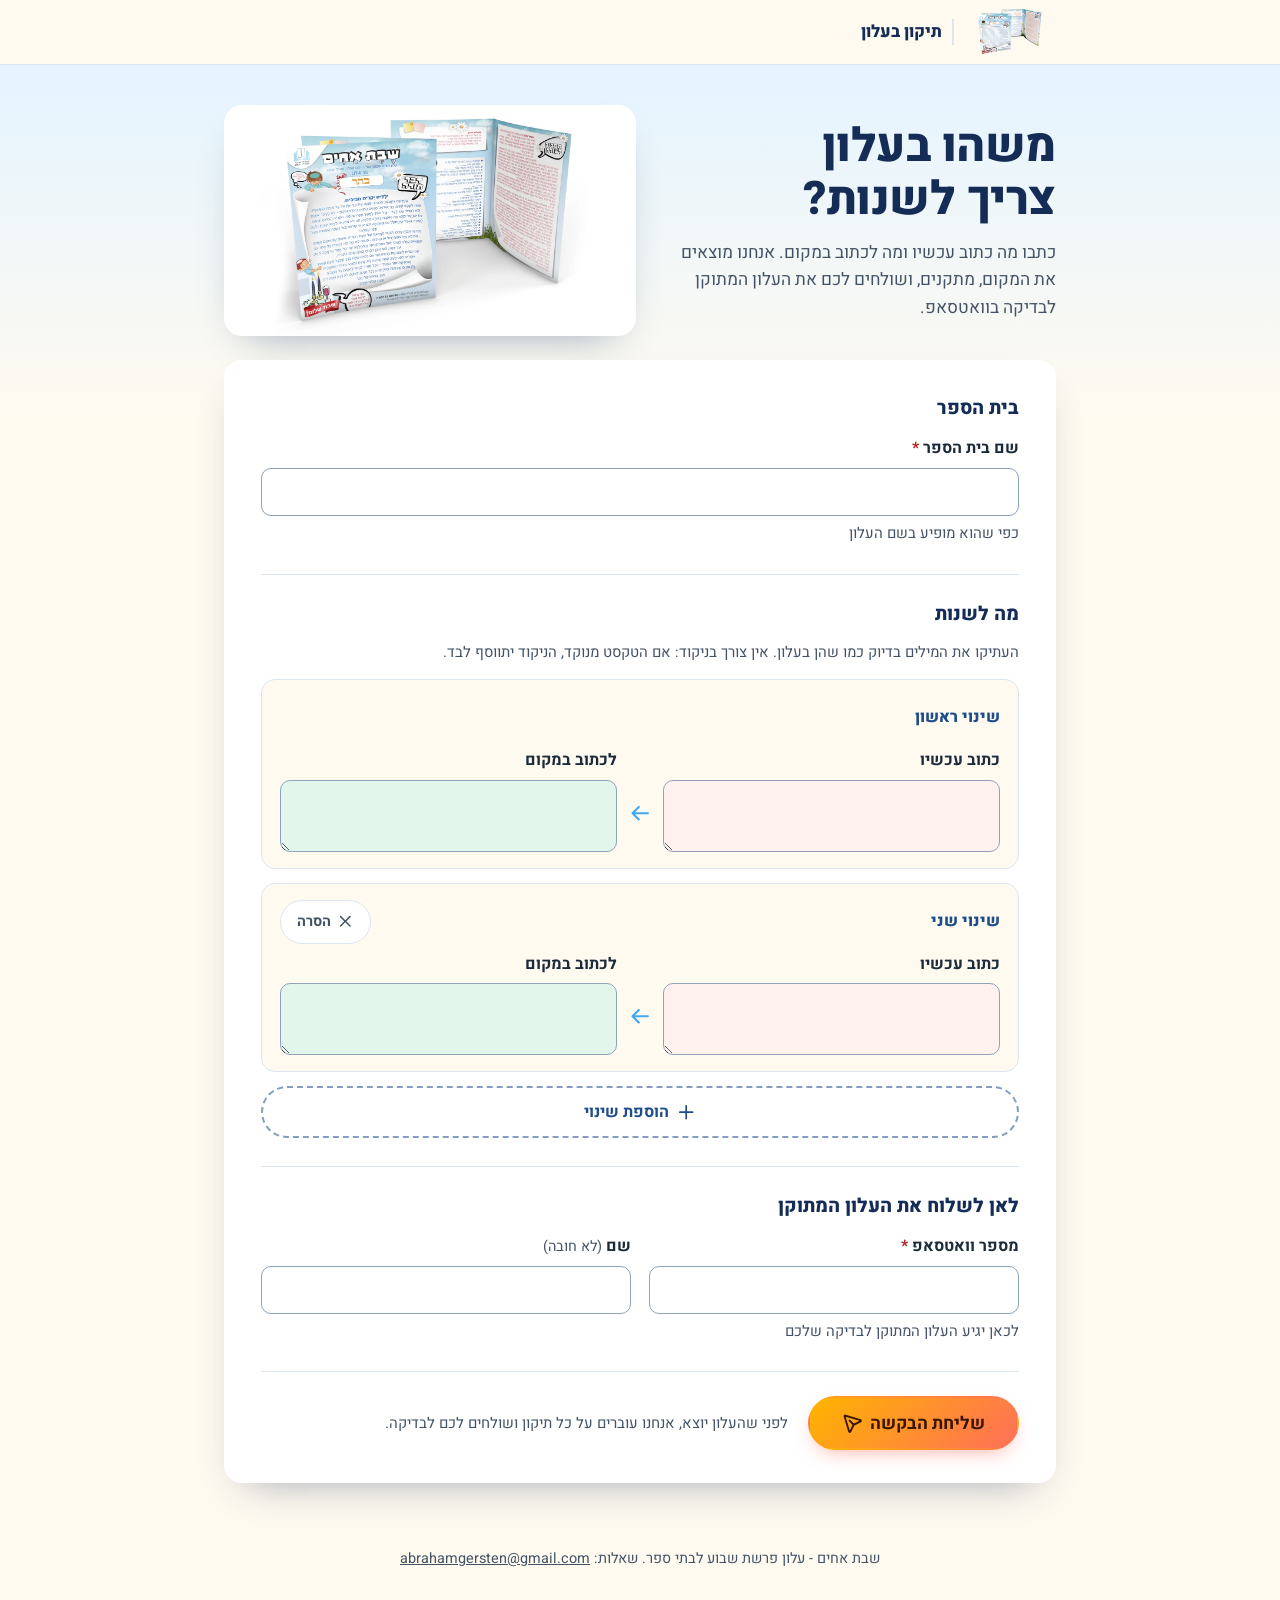
==== index.html @ 37d5885e "תיקון בעלון - שבת אחים: ממשק לבקשת תיקון טקסט בעלון טופס בעברית לבתי ספר: שם בית ספר, שני שינויים פת" ====
<!doctype html>
<html lang="he" dir="rtl">
<head>
<meta charset="UTF-8">
<meta name="viewport" content="width=device-width, initial-scale=1, viewport-fit=cover">
<title>תיקון בעלון - שבת אחים</title>
<meta name="description" content="רוצים לשנות מילה או משפט בעלון של בית הספר? כתבו מה כתוב עכשיו ומה לכתוב במקום, ונשלח לכם את העלון המתוקן לבדיקה בוואטסאפ.">
<meta name="theme-color" content="#142c56">
<link rel="icon" href="icons/favicon-32.png" sizes="32x32" type="image/png">
<link rel="icon" href="icons/favicon-48.png" sizes="48x48" type="image/png">
<link rel="apple-touch-icon" href="apple-touch-icon.png">

<meta property="og:type" content="website">
<meta property="og:title" content="תיקון בעלון - שבת אחים">
<meta property="og:description" content="כתבו מה כתוב עכשיו ומה לכתוב במקום. אנחנו מתקנים ושולחים לכם את העלון המתוקן לבדיקה.">
<meta property="og:image" content="https://abrahamgersten.github.io/shabat-achim-tikun/og-image.jpg">
<meta property="og:locale" content="he_IL">
<meta name="twitter:card" content="summary_large_image">

<link rel="preconnect" href="https://fonts.googleapis.com">
<link rel="preconnect" href="https://fonts.gstatic.com" crossorigin>
<link href="https://fonts.googleapis.com/css2?family=Heebo:wght@400;500;700;800&display=swap" rel="stylesheet">
<link rel="stylesheet" href="css/style.css?v=2">
</head>
<body>
<!-- Phosphor Icons 2.1.1, bold weight (@phosphor-icons/core), inlined so no third-party CSS blocks the first paint -->
<svg width="0" height="0" style="position:absolute" aria-hidden="true">
  <symbol id="i-plus" viewBox="0 0 256 256"><path fill="currentColor" d="M228,128a12,12,0,0,1-12,12H140v76a12,12,0,0,1-24,0V140H40a12,12,0,0,1,0-24h76V40a12,12,0,0,1,24,0v76h76A12,12,0,0,1,228,128Z"/></symbol>
  <symbol id="i-x" viewBox="0 0 256 256"><path fill="currentColor" d="M208.49,191.51a12,12,0,0,1-17,17L128,145,64.49,208.49a12,12,0,0,1-17-17L111,128,47.51,64.49a12,12,0,0,1,17-17L128,111l63.51-63.52a12,12,0,0,1,17,17L145,128Z"/></symbol>
  <symbol id="i-arrow-left" viewBox="0 0 256 256"><path fill="currentColor" d="M228,128a12,12,0,0,1-12,12H69l51.52,51.51a12,12,0,0,1-17,17l-72-72a12,12,0,0,1,0-17l72-72a12,12,0,0,1,17,17L69,116H216A12,12,0,0,1,228,128Z"/></symbol>
  <symbol id="i-paper-plane-tilt" viewBox="0 0 256 256"><path fill="currentColor" d="M230.14,25.86a20,20,0,0,0-19.57-5.11l-.22.07L18.44,79a20,20,0,0,0-3.06,37.25L99,157l40.71,83.65a19.810,19.810,0,0,0,18,11.38c.57,0,1.15,0,1.73-.07A19.82,19.82,0,0,0,177,237.56L235.18,45.65a1.42,1.42,0,0,0,.07-.22A20,20,0,0,0,230.14,25.86ZM156.91,221.07l-34.37-70.64,46-45.95a12,12,0,0,0-17-17l-46,46L34.93,99.09,210,46Z"/></symbol>
  <symbol id="i-check-circle" viewBox="0 0 256 256"><path fill="currentColor" d="M176.49,95.51a12,12,0,0,1,0,17l-56,56a12,12,0,0,1-17,0l-24-24a12,12,0,1,1,17-17L112,143l47.51-47.52A12,12,0,0,1,176.49,95.51ZM236,128A108,108,0,1,1,128,20,108.12,108.12,0,0,1,236,128Zm-24,0a84,84,0,1,0-84,84A84.09,84.09,0,0,0,212,128Z"/></symbol>
</svg>

<a class="skip-link" href="#request">דלגו לטופס</a>

<header class="site-header">
  <div class="wrap header-row">
    <span class="brand">
      <img src="assets/img/logo.webp" alt="שבת אחים - עלון פרשת שבוע" width="104" height="58">
      <span class="brand-name">תיקון בעלון</span>
    </span>
  </div>
</header>

<main id="main">
  <section class="hero">
    <div class="wrap hero-grid">
      <div class="hero-text">
        <h1>משהו בעלון צריך לשנות?</h1>
        <p class="lede">כתבו מה כתוב עכשיו ומה לכתוב במקום. אנחנו מוצאים את המקום, מתקנים, ושולחים לכם את העלון המתוקן לבדיקה בוואטסאפ.</p>
      </div>
      <img class="hero-art" src="assets/img/mockup.webp" alt="עלון שבת אחים פתוח" width="1400" height="787" fetchpriority="high">
    </div>
  </section>

  <section class="wrap form-wrap" id="request" tabindex="-1">
    <form class="card" id="fixForm" novalidate>
      <fieldset class="block">
        <legend class="block-title">בית הספר</legend>
        <div class="field">
          <label for="f_school">שם בית הספר <span class="req" aria-hidden="true">*</span></label>
          <input id="f_school" name="school" type="text" autocomplete="organization" required aria-describedby="h_school e_school">
          <p class="hint" id="h_school">כפי שהוא מופיע בשם העלון</p>
          <p class="field-error" id="e_school" hidden></p>
        </div>
      </fieldset>

      <fieldset class="block">
        <legend class="block-title">מה לשנות</legend>
        <p class="hint block-hint">העתיקו את המילים בדיוק כמו שהן בעלון. אין צורך בניקוד: אם הטקסט מנוקד, הניקוד יתווסף לבד.</p>
        <ol class="changes" id="changes"></ol>
        <button class="btn btn-add" id="addChange" type="button"><svg class="icon" aria-hidden="true" focusable="false"><use href="#i-plus"/></svg>הוספת שינוי</button>
        <p class="sr-only" id="announce" aria-live="polite"></p>
      </fieldset>

      <fieldset class="block">
        <legend class="block-title">לאן לשלוח את העלון המתוקן</legend>
        <div class="fields">
          <div class="field">
            <label for="f_phone">מספר וואטסאפ <span class="req" aria-hidden="true">*</span></label>
            <input id="f_phone" name="phone" type="tel" inputmode="tel" autocomplete="tel" dir="ltr" required aria-describedby="h_phone e_phone">
            <p class="hint" id="h_phone">לכאן יגיע העלון המתוקן לבדיקה שלכם</p>
            <p class="field-error" id="e_phone" hidden></p>
          </div>
          <div class="field">
            <label for="f_name">שם <span class="opt">(לא חובה)</span></label>
            <input id="f_name" name="name" type="text" autocomplete="name">
          </div>
        </div>
      </fieldset>

      <div class="submit-row">
        <button class="btn btn-primary btn-lg" id="submitBtn" type="submit">
          <span class="btn-label">שליחת הבקשה</span><svg class="icon flip-rtl" aria-hidden="true" focusable="false"><use href="#i-paper-plane-tilt"/></svg>
        </button>
        <p class="hint">לפני שהעלון יוצא, אנחנו עוברים על כל תיקון ושולחים לכם לבדיקה.</p>
      </div>
      <p class="form-error" id="formError" role="alert" hidden></p>
    </form>

    <div class="card done" id="done" hidden tabindex="-1">
      <svg class="icon done-icon" aria-hidden="true" focusable="false"><use href="#i-check-circle"/></svg>
      <h2>הבקשה התקבלה</h2>
      <p id="doneText"></p>
      <ol class="done-list" id="doneList"></ol>
      <button class="btn btn-outline" id="again" type="button">בקשה נוספת</button>
    </div>
  </section>
</main>

<footer class="site-footer">
  <div class="wrap">שבת אחים - עלון פרשת שבוע לבתי ספר. שאלות: <a href="mailto:abrahamgersten@gmail.com">abrahamgersten@gmail.com</a></div>
</footer>

<template id="changeTpl">
  <li class="change" role="group">
    <div class="change-head">
      <span class="change-title"></span>
      <button class="btn-remove" type="button"><svg class="icon" aria-hidden="true" focusable="false"><use href="#i-x"/></svg><span class="remove-label">הסרה</span></button>
    </div>
    <div class="change-body">
      <div class="field field-old">
        <label>כתוב עכשיו</label>
        <textarea rows="2"></textarea>
      </div>
      <svg class="icon change-arrow" aria-hidden="true" focusable="false"><use href="#i-arrow-left"/></svg>
      <div class="field field-new">
        <label>לכתוב במקום</label>
        <textarea rows="2"></textarea>
      </div>
    </div>
    <p class="field-error change-error" hidden></p>
  </li>
</template>

<script src="js/app.js?v=2"></script>
</body>
</html>
---- css/style.css ----
/* תיקון בעלון - שבת אחים
   Sibling of shabat-achim-sections / newsletter-samples / trial-signup: same tokens, same Heebo.
   Shape rule: cards 18px, inputs 10px, every interactive button is a full pill. */

*, *::before, *::after { box-sizing: border-box; }
html { -webkit-text-size-adjust: 100%; }
body { margin: 0; }
img { max-width: 100%; display: block; }
h1, h2, h3, p, ol { margin: 0; }
button, input, textarea { font: inherit; color: inherit; }
fieldset { margin: 0; padding: 0; border: 0; min-width: 0; }
[hidden] { display: none !important; }

:root {
  --navy: #142c56;
  --navy-2: #1f4d8c;
  --sky: #3fa9f5;
  --sky-light: #e4f4ff;
  --sky-mid: #cdeaff;
  --yellow: #ffb400;
  --yellow-dark: #e08e00;
  --coral: #ff6f59;
  --coral-dark: #e04f3b;
  --coral-light: #fff1ee;
  --leaf: #18724e;
  --leaf-light: #e3f6ec;
  --cream: #fffaf0;
  --surface: #ffffff;
  --ink: #1c2b3a;
  --ink-soft: #435365;
  --border: #dbe6ef;
  --field-border: #8fa3b8;
  --heading: var(--navy);
  --focus: #ffb400;
  --danger: #b3261e;
  --radius: 18px;
  --radius-sm: 10px;
  --shadow: 0 18px 40px -22px rgba(20, 44, 86, 0.45);
  --shadow-sm: 0 4px 14px -6px rgba(20, 44, 86, 0.22);
  --max-w: 880px;
  --font: 'Heebo', 'Segoe UI', Tahoma, Arial, sans-serif;
  --ease-out: cubic-bezier(0.23, 1, 0.32, 1);
  color-scheme: light;
}
@media (prefers-color-scheme: dark) {
  :root:not([data-theme="light"]) {
    --cream: #0f1824; --surface: #16273a; --ink: #eef3f8; --ink-soft: #b9c6d4; --border: #2a3f57;
    --field-border: #4d6683; --heading: #dcebff; --sky-light: #13263b; --sky-mid: #173454;
    --leaf-light: #12302a; --coral-light: #33201f; --danger: #ff8a80;
    --shadow: 0 18px 40px -22px rgba(0, 0, 0, 0.7); --shadow-sm: 0 4px 14px -6px rgba(0, 0, 0, 0.5);
    color-scheme: dark;
  }
}
:root[data-theme="dark"] {
  --cream: #0f1824; --surface: #16273a; --ink: #eef3f8; --ink-soft: #b9c6d4; --border: #2a3f57;
  --field-border: #4d6683; --heading: #dcebff; --sky-light: #13263b; --sky-mid: #173454;
  --leaf-light: #12302a; --coral-light: #33201f; --danger: #ff8a80;
  color-scheme: dark;
}

body {
  font-family: var(--font);
  background: var(--cream);
  color: var(--ink);
  line-height: 1.6;
  -webkit-font-smoothing: antialiased;
}
::selection { background: var(--sky-mid); color: var(--ink); }
input, textarea { caret-color: var(--navy-2); }
.icon { width: 1.15em; height: 1.15em; flex: none; }
.wrap { max-width: var(--max-w); margin-inline: auto; padding-inline: 16px; }
@media (min-width: 640px) { .wrap { padding-inline: 24px; } }
.sr-only { position: absolute; width: 1px; height: 1px; overflow: hidden; clip: rect(0 0 0 0); white-space: nowrap; }

.skip-link {
  position: fixed; top: -100px; inset-inline-start: 12px; z-index: 300;
  background: var(--navy); color: #fff; padding: 12px 18px; border-radius: 8px; text-decoration: none;
}
.skip-link:focus { top: 12px; }
:focus-visible { outline: 3px solid var(--focus); outline-offset: 2px; border-radius: 6px; }

/* ===== Buttons (pill) ===== */
.btn {
  display: inline-flex; align-items: center; justify-content: center; gap: 8px;
  min-height: 44px; padding: 10px 22px; border-radius: 999px; border: 2px solid transparent;
  font-weight: 700; font-size: 1rem; line-height: 1.2; cursor: pointer; white-space: nowrap;
  transition: transform 160ms var(--ease-out), background-color 160ms ease, color 160ms ease, border-color 160ms ease;
}
.btn:active { transform: scale(0.97); }
.btn-primary { background: linear-gradient(135deg, var(--yellow), var(--coral)); color: #3a1600; box-shadow: 0 8px 20px -8px rgba(255, 111, 89, 0.6); }
.btn-outline { background: transparent; border-color: var(--navy-2); color: var(--navy-2); }
.btn-lg { min-height: 54px; padding: 14px 32px; font-size: 1.1rem; }
.flip-rtl { transform: scaleX(-1); }
@media (hover: hover) and (pointer: fine) {
  .btn-primary:hover { background: linear-gradient(135deg, var(--yellow-dark), var(--coral-dark)); }
  .btn-outline:hover { background: var(--navy-2); color: #fff; }
}
@media (prefers-color-scheme: dark) {
  :root:not([data-theme="light"]) .btn-outline { border-color: #8cc4ff; color: #cfe6ff; }
  /* a coral shadow on a dark page reads as a glow: on dark the button stands on its own color */
  :root:not([data-theme="light"]) .btn-primary { box-shadow: none; }
  :root:not([data-theme="light"]) .card { border-color: var(--border); }
}

/* ===== Header ===== */
.site-header { background: var(--cream); border-bottom: 1px solid var(--border); }
.header-row { display: flex; align-items: center; min-height: 64px; padding-block: 6px; }
.brand { display: flex; align-items: center; gap: 10px; }
.brand img { width: 92px; height: auto; }
.brand-name { font-weight: 800; color: var(--heading); font-size: 1.05rem; padding-inline-start: 10px; border-inline-start: 2px solid var(--border); }

/* ===== Hero ===== */
.hero { background: linear-gradient(180deg, var(--sky-light), var(--cream)); padding-block: 28px 64px; }
.hero-grid { display: grid; gap: 20px; align-items: center; }
.hero h1 { font-size: clamp(1.85rem, 1.2rem + 3vw, 2.9rem); line-height: 1.15; font-weight: 800; color: var(--heading); letter-spacing: -0.01em; text-wrap: balance; }
.lede { margin-top: 12px; font-size: 1.08rem; color: var(--ink-soft); max-width: 46ch; }
.hero-art { display: none; }
@media (min-width: 760px) {
  .hero { padding-block: 40px 88px; }
  .hero-grid { grid-template-columns: 1fr 1.05fr; gap: 28px; }
  /* the mockup has a white background: framed as a picture instead of floating on the sky */
  .hero-art { display: block; width: 100%; height: auto; background: #fff; border-radius: var(--radius); box-shadow: var(--shadow); }
}

/* ===== Card + blocks ===== */
.form-wrap { margin-top: -44px; padding-bottom: 56px; position: relative; }
@media (min-width: 760px) { .form-wrap { margin-top: -64px; } }
.form-wrap:focus { outline: none; }
.card { background: var(--surface); border: 1px solid transparent; border-radius: var(--radius); box-shadow: var(--shadow); padding: 20px 16px; }
@media (min-width: 640px) { .card { padding: 32px 36px; } }
.block + .block { margin-top: 28px; padding-top: 24px; border-top: 1px solid var(--border); }
/* a legend normally sits on the fieldset's top border: floating it puts it inside the block, under the divider */
.block-title { float: right; width: 100%; font-size: 1.2rem; font-weight: 800; color: var(--heading); margin-bottom: 12px; padding: 0; }
.block-title + * { clear: both; }
.block-hint { margin: -6px 0 14px; }

.fields { display: grid; gap: 14px; }
@media (min-width: 640px) { .fields { grid-template-columns: 1fr 1fr; gap: 16px 18px; } }
.field { display: grid; gap: 6px; align-content: start; }
.field label { font-weight: 700; color: var(--ink); }
.req { color: var(--danger); }
.opt { color: var(--ink-soft); font-weight: 400; font-size: .9rem; }
.hint { color: var(--ink-soft); font-size: .93rem; }
.field input, .field textarea {
  width: 100%; min-height: 48px; padding: 10px 12px; border-radius: var(--radius-sm);
  border: 1.5px solid var(--field-border); background: var(--surface); color: var(--ink); font-size: 1rem; line-height: 1.5;
}
.field textarea { resize: vertical; min-height: 72px; }
.field input:focus-visible, .field textarea:focus-visible { outline: 3px solid var(--focus); outline-offset: 1px; border-color: var(--navy-2); border-radius: var(--radius-sm); }
.field [aria-invalid="true"] { border-color: var(--danger); }
.field-error, .form-error { color: var(--danger); font-size: .93rem; font-weight: 500; }
#f_phone { text-align: right; }

/* ===== Changes ===== */
.changes { list-style: none; padding: 0; display: grid; gap: 14px; }
.change { border: 1.5px solid var(--border); border-radius: 14px; padding: 14px; background: var(--cream); }
.change-head { display: flex; align-items: center; justify-content: space-between; gap: 8px; margin-bottom: 8px; min-height: 44px; }
.change-title { display: block; font-size: 1rem; font-weight: 800; color: var(--navy-2); }
.btn-remove {
  display: inline-flex; align-items: center; gap: 6px; min-height: 44px; padding: 6px 16px; border-radius: 999px;
  border: 1.5px solid var(--border); background: var(--surface); color: var(--ink-soft); font-weight: 700; font-size: .9rem; cursor: pointer;
  transition: color 140ms ease, border-color 140ms ease, transform 140ms var(--ease-out);
}
.btn-remove:active { transform: scale(0.96); }
@media (hover: hover) and (pointer: fine) { .btn-remove:hover { color: var(--danger); border-color: var(--danger); } }
.change-body { display: grid; gap: 6px; }
.change-arrow { justify-self: center; width: 1.4rem; height: 1.4rem; color: var(--sky); transform: rotate(-90deg); }
.field-old textarea { background: var(--coral-light); }
.field-new textarea { background: var(--leaf-light); }
.change-error { margin-top: 8px; }
@media (min-width: 640px) {
  .change { padding: 16px 18px; }
  .change-body { grid-template-columns: 1fr auto 1fr; gap: 12px; align-items: center; }
  .change-arrow { transform: none; margin-top: 26px; }
}

.btn-add {
  margin-top: 14px; width: 100%; min-height: 52px; background: transparent; color: var(--navy-2);
  border: 2px dashed color-mix(in srgb, var(--navy-2) 55%, transparent);
}
@media (hover: hover) and (pointer: fine) { .btn-add:hover { background: var(--sky-light); border-style: solid; } }
@media (prefers-color-scheme: dark) {
  :root:not([data-theme="light"]) .btn-add { color: #cfe6ff; border-color: #4d7fb8; }
  :root:not([data-theme="light"]) .change-title { color: #9fd0ff; }
}

/* ===== Submit + done ===== */
.submit-row { margin-top: 28px; padding-top: 24px; border-top: 1px solid var(--border); display: grid; gap: 12px; justify-items: start; }
.submit-row .btn { width: 100%; }
@media (min-width: 640px) { .submit-row { grid-template-columns: auto 1fr; align-items: center; gap: 20px; } .submit-row .btn { width: auto; } }
.btn[disabled] { opacity: .7; cursor: progress; }
.form-error { margin-top: 12px; }

.done { text-align: center; display: grid; justify-items: center; gap: 12px; padding-block: 40px; }
.done:focus { outline: none; }
.done-icon { width: 3.6rem; height: 3.6rem; color: var(--leaf); }
.done h2 { font-size: 1.6rem; font-weight: 800; color: var(--heading); }
.done p { color: var(--ink-soft); max-width: 46ch; }
.done-list { list-style: none; padding: 0; display: grid; gap: 8px; width: min(100%, 520px); text-align: start; margin-block: 4px 8px; }
.done-list li { background: var(--cream); border: 1px solid var(--border); border-radius: var(--radius-sm); padding: 10px 14px; font-size: .95rem; overflow-wrap: anywhere; }
.done-list .was, .done-list .now { -webkit-box-decoration-break: clone; box-decoration-break: clone; }
.done-list .was { background: var(--coral-light); border-radius: 6px; padding: 1px 6px; text-decoration: line-through; text-decoration-color: color-mix(in srgb, var(--coral-dark) 60%, transparent); }
.done-list .now { background: var(--leaf-light); border-radius: 6px; padding: 1px 6px; font-weight: 700; }
.done-list .arrow { color: var(--sky); vertical-align: -0.2em; }

.site-footer { padding: 8px 0 40px; color: var(--ink-soft); font-size: .9rem; text-align: center; }
.site-footer a { color: inherit; }

/* ===== Motion: a change card arrives / leaves (feedback for the add / remove buttons) ===== */
@media (prefers-reduced-motion: no-preference) {
  .change.is-new { animation: change-in 260ms var(--ease-out); }
  .change.is-leaving { animation: change-out 160ms ease-in forwards; }
  .done:not([hidden]) { animation: done-in 320ms var(--ease-out); }
  @keyframes change-in { from { opacity: 0; transform: translateY(8px) scale(0.98); } }
  @keyframes change-out { to { opacity: 0; transform: scale(0.97); } }
  @keyframes done-in { from { opacity: 0; transform: translateY(10px); } }
}
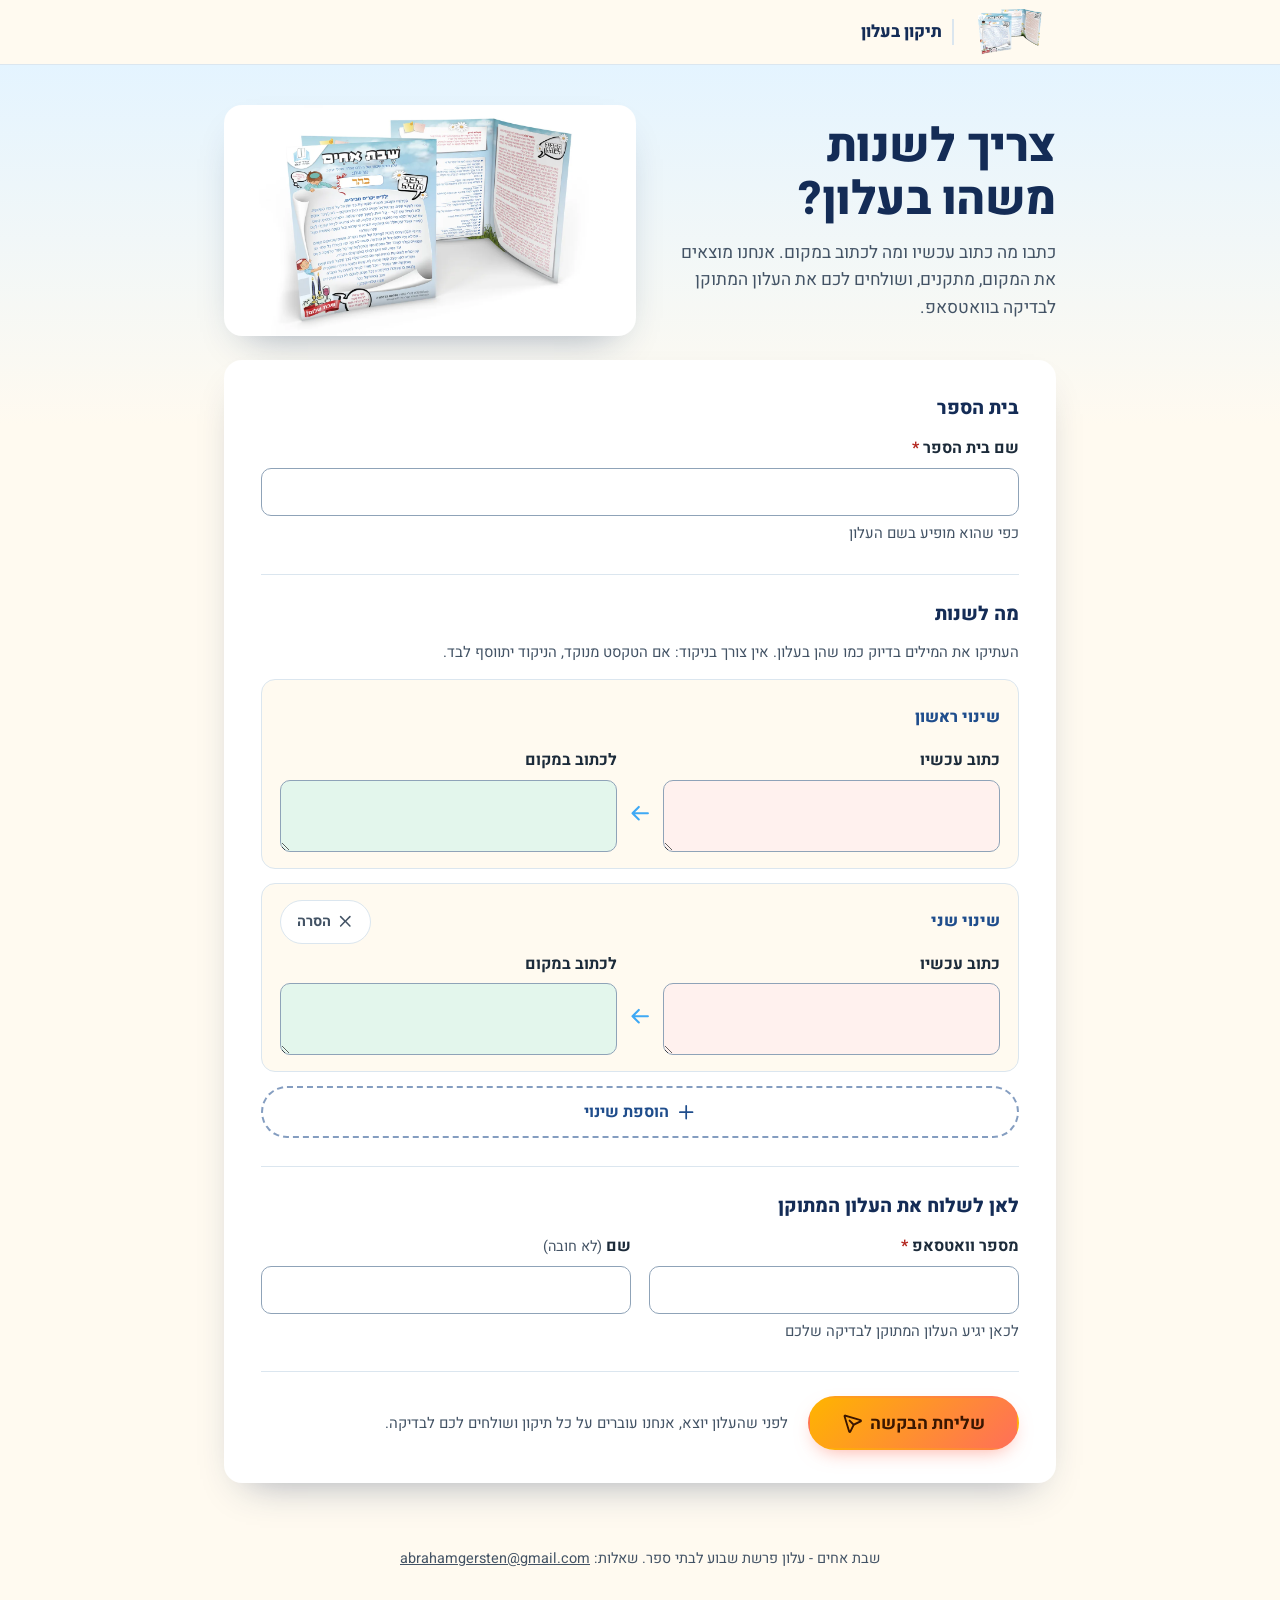
==== commit 620c30e8: "כותרת: צריך לשנות משהו בעלון? (בקשת אברהם) Co-Authored-By: Claude Opus 5.5 <noreply@anthropic.com>" ====
--- a/index.html
+++ b/index.html
@@ -47,7 +47,7 @@
   <section class="hero">
     <div class="wrap hero-grid">
       <div class="hero-text">
-        <h1>משהו בעלון צריך לשנות?</h1>
+        <h1>צריך לשנות משהו בעלון?</h1>
         <p class="lede">כתבו מה כתוב עכשיו ומה לכתוב במקום. אנחנו מוצאים את המקום, מתקנים, ושולחים לכם את העלון המתוקן לבדיקה בוואטסאפ.</p>
       </div>
       <img class="hero-art" src="assets/img/mockup.webp" alt="עלון שבת אחים פתוח" width="1400" height="787" fetchpriority="high">
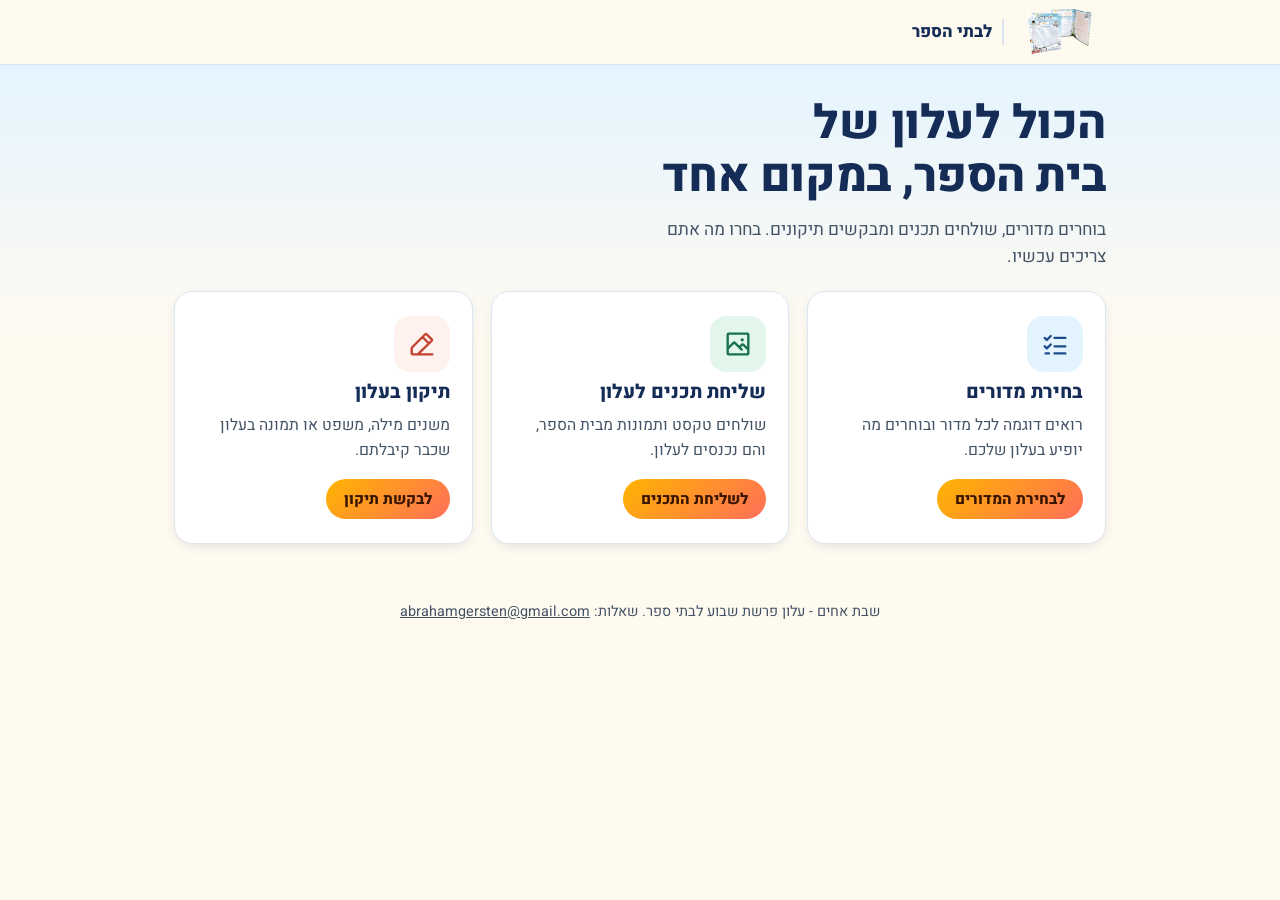
==== commit f51b5297: "One site for schools: hub at the root, fix form moved to /tikun/ with picture swap, same switch bar " ====
--- a/index.html
+++ b/index.html
@@ -3,16 +3,16 @@
 <head>
 <meta charset="UTF-8">
 <meta name="viewport" content="width=device-width, initial-scale=1, viewport-fit=cover">
-<title>תיקון בעלון - שבת אחים</title>
-<meta name="description" content="רוצים לשנות מילה או משפט בעלון של בית הספר? כתבו מה כתוב עכשיו ומה לכתוב במקום, ונשלח לכם את העלון המתוקן לבדיקה בוואטסאפ.">
+<title>שבת אחים לבתי הספר</title>
+<meta name="description" content="כל מה שבית הספר צריך לעלון שבת אחים במקום אחד: בחירת מדורים, שליחת תכנים ותיקונים בעלון.">
 <meta name="theme-color" content="#142c56">
 <link rel="icon" href="icons/favicon-32.png" sizes="32x32" type="image/png">
 <link rel="icon" href="icons/favicon-48.png" sizes="48x48" type="image/png">
 <link rel="apple-touch-icon" href="apple-touch-icon.png">
 
 <meta property="og:type" content="website">
-<meta property="og:title" content="תיקון בעלון - שבת אחים">
-<meta property="og:description" content="כתבו מה כתוב עכשיו ומה לכתוב במקום. אנחנו מתקנים ושולחים לכם את העלון המתוקן לבדיקה.">
+<meta property="og:title" content="שבת אחים לבתי הספר">
+<meta property="og:description" content="בוחרים מדורים, שולחים תכנים ומבקשים תיקונים בעלון, הכול במקום אחד.">
 <meta property="og:image" content="https://abrahamgersten.github.io/shabat-achim-tikun/og-image.jpg">
 <meta property="og:locale" content="he_IL">
 <meta name="twitter:card" content="summary_large_image">
@@ -20,120 +20,60 @@
 <link rel="preconnect" href="https://fonts.googleapis.com">
 <link rel="preconnect" href="https://fonts.gstatic.com" crossorigin>
 <link href="https://fonts.googleapis.com/css2?family=Heebo:wght@400;500;700;800&display=swap" rel="stylesheet">
-<link rel="stylesheet" href="css/style.css?v=2">
+<link rel="stylesheet" href="hub.css?v=1">
 </head>
 <body>
-<!-- Phosphor Icons 2.1.1, bold weight (@phosphor-icons/core), inlined so no third-party CSS blocks the first paint -->
-<svg width="0" height="0" style="position:absolute" aria-hidden="true">
-  <symbol id="i-plus" viewBox="0 0 256 256"><path fill="currentColor" d="M228,128a12,12,0,0,1-12,12H140v76a12,12,0,0,1-24,0V140H40a12,12,0,0,1,0-24h76V40a12,12,0,0,1,24,0v76h76A12,12,0,0,1,228,128Z"/></symbol>
-  <symbol id="i-x" viewBox="0 0 256 256"><path fill="currentColor" d="M208.49,191.51a12,12,0,0,1-17,17L128,145,64.49,208.49a12,12,0,0,1-17-17L111,128,47.51,64.49a12,12,0,0,1,17-17L128,111l63.51-63.52a12,12,0,0,1,17,17L145,128Z"/></symbol>
-  <symbol id="i-arrow-left" viewBox="0 0 256 256"><path fill="currentColor" d="M228,128a12,12,0,0,1-12,12H69l51.52,51.51a12,12,0,0,1-17,17l-72-72a12,12,0,0,1,0-17l72-72a12,12,0,0,1,17,17L69,116H216A12,12,0,0,1,228,128Z"/></symbol>
-  <symbol id="i-paper-plane-tilt" viewBox="0 0 256 256"><path fill="currentColor" d="M230.14,25.86a20,20,0,0,0-19.57-5.11l-.22.07L18.44,79a20,20,0,0,0-3.06,37.25L99,157l40.71,83.65a19.810,19.810,0,0,0,18,11.38c.57,0,1.15,0,1.73-.07A19.82,19.82,0,0,0,177,237.56L235.18,45.65a1.42,1.42,0,0,0,.07-.22A20,20,0,0,0,230.14,25.86ZM156.91,221.07l-34.37-70.64,46-45.95a12,12,0,0,0-17-17l-46,46L34.93,99.09,210,46Z"/></symbol>
-  <symbol id="i-check-circle" viewBox="0 0 256 256"><path fill="currentColor" d="M176.49,95.51a12,12,0,0,1,0,17l-56,56a12,12,0,0,1-17,0l-24-24a12,12,0,1,1,17-17L112,143l47.51-47.52A12,12,0,0,1,176.49,95.51ZM236,128A108,108,0,1,1,128,20,108.12,108.12,0,0,1,236,128Zm-24,0a84,84,0,1,0-84,84A84.09,84.09,0,0,0,212,128Z"/></symbol>
-</svg>
-
-<a class="skip-link" href="#request">דלגו לטופס</a>
+<a class="skip-link" href="#main">דלגו לתוכן הראשי</a>
 
 <header class="site-header">
   <div class="wrap header-row">
-    <span class="brand">
+    <a class="brand" href="./" aria-current="page">
       <img src="assets/img/logo.webp" alt="שבת אחים - עלון פרשת שבוע" width="104" height="58">
-      <span class="brand-name">תיקון בעלון</span>
-    </span>
+      <span class="brand-name">לבתי הספר</span>
+    </a>
   </div>
 </header>
 
 <main id="main">
   <section class="hero">
-    <div class="wrap hero-grid">
-      <div class="hero-text">
-        <h1>צריך לשנות משהו בעלון?</h1>
-        <p class="lede">כתבו מה כתוב עכשיו ומה לכתוב במקום. אנחנו מוצאים את המקום, מתקנים, ושולחים לכם את העלון המתוקן לבדיקה בוואטסאפ.</p>
-      </div>
-      <img class="hero-art" src="assets/img/mockup.webp" alt="עלון שבת אחים פתוח" width="1400" height="787" fetchpriority="high">
+    <div class="wrap">
+      <h1>הכול לעלון של <span class="nw">בית הספר,</span> במקום אחד</h1>
+      <p class="lede">בוחרים מדורים, שולחים תכנים ומבקשים תיקונים. בחרו מה אתם צריכים עכשיו.</p>
     </div>
   </section>
 
-  <section class="wrap form-wrap" id="request" tabindex="-1">
-    <form class="card" id="fixForm" novalidate>
-      <fieldset class="block">
-        <legend class="block-title">בית הספר</legend>
-        <div class="field">
-          <label for="f_school">שם בית הספר <span class="req" aria-hidden="true">*</span></label>
-          <input id="f_school" name="school" type="text" autocomplete="organization" required aria-describedby="h_school e_school">
-          <p class="hint" id="h_school">כפי שהוא מופיע בשם העלון</p>
-          <p class="field-error" id="e_school" hidden></p>
-        </div>
-      </fieldset>
-
-      <fieldset class="block">
-        <legend class="block-title">מה לשנות</legend>
-        <p class="hint block-hint">העתיקו את המילים בדיוק כמו שהן בעלון. אין צורך בניקוד: אם הטקסט מנוקד, הניקוד יתווסף לבד.</p>
-        <ol class="changes" id="changes"></ol>
-        <button class="btn btn-add" id="addChange" type="button"><svg class="icon" aria-hidden="true" focusable="false"><use href="#i-plus"/></svg>הוספת שינוי</button>
-        <p class="sr-only" id="announce" aria-live="polite"></p>
-      </fieldset>
-
-      <fieldset class="block">
-        <legend class="block-title">לאן לשלוח את העלון המתוקן</legend>
-        <div class="fields">
-          <div class="field">
-            <label for="f_phone">מספר וואטסאפ <span class="req" aria-hidden="true">*</span></label>
-            <input id="f_phone" name="phone" type="tel" inputmode="tel" autocomplete="tel" dir="ltr" required aria-describedby="h_phone e_phone">
-            <p class="hint" id="h_phone">לכאן יגיע העלון המתוקן לבדיקה שלכם</p>
-            <p class="field-error" id="e_phone" hidden></p>
-          </div>
-          <div class="field">
-            <label for="f_name">שם <span class="opt">(לא חובה)</span></label>
-            <input id="f_name" name="name" type="text" autocomplete="name">
-          </div>
-        </div>
-      </fieldset>
-
-      <div class="submit-row">
-        <button class="btn btn-primary btn-lg" id="submitBtn" type="submit">
-          <span class="btn-label">שליחת הבקשה</span><svg class="icon flip-rtl" aria-hidden="true" focusable="false"><use href="#i-paper-plane-tilt"/></svg>
-        </button>
-        <p class="hint">לפני שהעלון יוצא, אנחנו עוברים על כל תיקון ושולחים לכם לבדיקה.</p>
-      </div>
-      <p class="form-error" id="formError" role="alert" hidden></p>
-    </form>
-
-    <div class="card done" id="done" hidden tabindex="-1">
-      <svg class="icon done-icon" aria-hidden="true" focusable="false"><use href="#i-check-circle"/></svg>
-      <h2>הבקשה התקבלה</h2>
-      <p id="doneText"></p>
-      <ol class="done-list" id="doneList"></ol>
-      <button class="btn btn-outline" id="again" type="button">בקשה נוספת</button>
-    </div>
+  <section class="wrap hub-wrap" aria-label="מה אפשר לעשות כאן">
+    <ul class="hub">
+      <li>
+        <a class="hub-card" href="https://abrahamgersten.github.io/shabat-achim-sections/">
+          <span class="hub-icon" aria-hidden="true"><svg viewBox="0 0 256 256"><path d="M40 76l18 18 34-34M124 76h92M40 148l18 18 34-34M124 148h92M124 208h92M48 208h28"/></svg></span>
+          <span class="hub-title">בחירת מדורים</span>
+          <span class="hub-text">רואים דוגמה לכל מדור ובוחרים מה יופיע בעלון שלכם.</span>
+          <span class="hub-go">לבחירת המדורים</span>
+        </a>
+      </li>
+      <li>
+        <a class="hub-card" href="content/">
+          <span class="hub-icon" aria-hidden="true"><svg viewBox="0 0 256 256"><path d="M48 40h160a8 8 0 0 1 8 8v160a8 8 0 0 1-8 8H48a8 8 0 0 1-8-8V48a8 8 0 0 1 8-8ZM40 168l50-50a8 8 0 0 1 11.3 0L160 176M140 156l22-22a8 8 0 0 1 11.3 0L216 176"/><circle cx="164" cy="92" r="14"/></svg></span>
+          <span class="hub-title">שליחת תכנים לעלון</span>
+          <span class="hub-text">שולחים טקסט ותמונות מבית הספר, והם נכנסים לעלון.</span>
+          <span class="hub-go">לשליחת התכנים</span>
+        </a>
+      </li>
+      <li>
+        <a class="hub-card" href="tikun/">
+          <span class="hub-icon" aria-hidden="true"><svg viewBox="0 0 256 256"><path d="M92 216H48a8 8 0 0 1-8-8v-44a8 8 0 0 1 2.3-5.7L156 44.7a8 8 0 0 1 11.3 0l44 44a8 8 0 0 1 0 11.3ZM132 68l56 56M216 216H92"/></svg></span>
+          <span class="hub-title">תיקון בעלון</span>
+          <span class="hub-text">משנים מילה, משפט או תמונה בעלון שכבר קיבלתם.</span>
+          <span class="hub-go">לבקשת תיקון</span>
+        </a>
+      </li>
+    </ul>
   </section>
 </main>
 
 <footer class="site-footer">
   <div class="wrap">שבת אחים - עלון פרשת שבוע לבתי ספר. שאלות: <a href="mailto:abrahamgersten@gmail.com">abrahamgersten@gmail.com</a></div>
 </footer>
-
-<template id="changeTpl">
-  <li class="change" role="group">
-    <div class="change-head">
-      <span class="change-title"></span>
-      <button class="btn-remove" type="button"><svg class="icon" aria-hidden="true" focusable="false"><use href="#i-x"/></svg><span class="remove-label">הסרה</span></button>
-    </div>
-    <div class="change-body">
-      <div class="field field-old">
-        <label>כתוב עכשיו</label>
-        <textarea rows="2"></textarea>
-      </div>
-      <svg class="icon change-arrow" aria-hidden="true" focusable="false"><use href="#i-arrow-left"/></svg>
-      <div class="field field-new">
-        <label>לכתוב במקום</label>
-        <textarea rows="2"></textarea>
-      </div>
-    </div>
-    <p class="field-error change-error" hidden></p>
-  </li>
-</template>
-
-<script src="js/app.js?v=2"></script>
 </body>
 </html>
--- a/hub.css
+++ b/hub.css
@@ -0,0 +1,79 @@
+/* שבת אחים לבתי הספר: הדף הראשי שמחבר את בחירת המדורים, שליחת התכנים ותיקון בעלון.
+   אותם צבעים, Heebo וכרטיסים 18px כמו בשלושת האתרים. */
+*, *::before, *::after { box-sizing: border-box; }
+html { -webkit-text-size-adjust: 100%; }
+body { margin: 0; }
+img { max-width: 100%; display: block; }
+h1, p, ul { margin: 0; }
+[hidden] { display: none !important; }
+
+:root {
+  --navy: #142c56; --navy-2: #1f4d8c; --sky: #3fa9f5; --sky-light: #e4f4ff; --sky-mid: #cdeaff;
+  --yellow: #ffb400; --coral: #ff6f59; --leaf: #18724e; --leaf-light: #e3f6ec; --coral-light: #fff1ee;
+  --cream: #fffaf0; --surface: #ffffff; --ink: #1c2b3a; --ink-soft: #435365; --border: #dbe6ef;
+  --heading: var(--navy); --focus: #ffb400; --radius: 18px; --max-w: 980px;
+  --shadow: 0 18px 40px -22px rgba(20, 44, 86, 0.45); --shadow-sm: 0 4px 14px -6px rgba(20, 44, 86, 0.22);
+  --font: 'Heebo', 'Segoe UI', Tahoma, Arial, sans-serif; --ease-out: cubic-bezier(0.23, 1, 0.32, 1);
+  color-scheme: light;
+}
+@media (prefers-color-scheme: dark) {
+  :root:not([data-theme="light"]) {
+    --cream: #0f1824; --surface: #16273a; --ink: #eef3f8; --ink-soft: #b9c6d4; --border: #2a3f57;
+    --heading: #dcebff; --sky-light: #13263b; --sky-mid: #173454; --leaf-light: #12302a; --coral-light: #33201f;
+    --shadow: 0 18px 40px -22px rgba(0, 0, 0, 0.7); --shadow-sm: 0 4px 14px -6px rgba(0, 0, 0, 0.5);
+    color-scheme: dark;
+  }
+}
+
+body { font-family: var(--font); background: var(--cream); color: var(--ink); line-height: 1.6; -webkit-font-smoothing: antialiased; }
+.wrap { max-width: var(--max-w); margin-inline: auto; padding-inline: 16px; }
+@media (min-width: 640px) { .wrap { padding-inline: 24px; } }
+.skip-link { position: fixed; top: -100px; inset-inline-start: 12px; z-index: 300; background: var(--navy); color: #fff; padding: 12px 18px; border-radius: 8px; text-decoration: none; }
+.skip-link:focus { top: 12px; }
+:focus-visible { outline: 3px solid var(--focus); outline-offset: 3px; border-radius: 8px; }
+
+.site-header { background: var(--cream); border-bottom: 1px solid var(--border); }
+.header-row { display: flex; align-items: center; min-height: 64px; padding-block: 6px; }
+.brand { display: flex; align-items: center; gap: 10px; text-decoration: none; }
+.brand img { width: 92px; height: auto; }
+.brand-name { font-weight: 800; color: var(--heading); font-size: 1.05rem; padding-inline-start: 10px; border-inline-start: 2px solid var(--border); }
+
+.hero { background: linear-gradient(180deg, var(--sky-light), var(--cream)); padding-block: 32px 72px; }
+.hero h1 { font-size: clamp(1.85rem, 1.2rem + 3vw, 2.9rem); line-height: 1.15; font-weight: 800; color: var(--heading); letter-spacing: -0.01em; text-wrap: balance; max-width: 20ch; }
+.nw { white-space: nowrap; }
+.lede { margin-top: 12px; font-size: 1.08rem; color: var(--ink-soft); max-width: 46ch; }
+
+.hub-wrap { margin-top: -44px; padding-bottom: 48px; }
+.hub { list-style: none; padding: 0; display: grid; gap: 14px; }
+@media (min-width: 760px) { .hub { grid-template-columns: repeat(3, 1fr); gap: 18px; } .hub-wrap { margin-top: -52px; } }
+.hub-card {
+  display: grid; grid-template-columns: auto 1fr; grid-template-areas: "icon title" "icon text" "icon go"; column-gap: 14px; row-gap: 4px;
+  height: 100%; padding: 18px; border-radius: var(--radius); background: var(--surface); border: 1px solid var(--border);
+  box-shadow: var(--shadow-sm); color: var(--ink); text-decoration: none;
+  transition: transform 180ms var(--ease-out), box-shadow 180ms var(--ease-out), border-color 180ms ease;
+}
+@media (min-width: 760px) {
+  .hub-card { grid-template-columns: 1fr; grid-template-areas: "icon" "title" "text" "go"; row-gap: 8px; padding: 24px 22px; align-content: start; }
+}
+.hub-icon { grid-area: icon; display: grid; place-items: center; width: 56px; height: 56px; border-radius: 16px; background: var(--sky-light); color: var(--navy-2); }
+.hub li:nth-child(2) .hub-icon { background: var(--leaf-light); color: var(--leaf); }
+.hub li:nth-child(3) .hub-icon { background: var(--coral-light); color: #c2412f; }
+.hub-icon svg { width: 30px; height: 30px; fill: none; stroke: currentColor; stroke-width: 20; stroke-linecap: round; stroke-linejoin: round; }
+.hub-icon circle { fill: currentColor; stroke: none; }
+.hub-title { grid-area: title; font-size: 1.2rem; font-weight: 800; color: var(--heading); line-height: 1.3; }
+.hub-text { grid-area: text; color: var(--ink-soft); font-size: .98rem; }
+.hub-go { grid-area: go; justify-self: start; margin-top: 8px; padding: 8px 18px; min-height: 40px; display: inline-flex; align-items: center; border-radius: 999px; background: linear-gradient(135deg, var(--yellow), var(--coral)); color: #3a1600; font-weight: 800; font-size: .95rem; }
+.hub-card:active { transform: scale(0.985); }
+@media (hover: hover) and (pointer: fine) {
+  .hub-card:hover { transform: translateY(-2px); box-shadow: var(--shadow); border-color: var(--sky-mid); }
+}
+@media (prefers-color-scheme: dark) {
+  :root:not([data-theme="light"]) .hub-icon { color: #9fd0ff; }
+  :root:not([data-theme="light"]) .hub li:nth-child(2) .hub-icon { color: #7fdcb0; }
+  :root:not([data-theme="light"]) .hub li:nth-child(3) .hub-icon { color: #ffab9c; }
+}
+
+.site-footer { padding: 8px 0 40px; color: var(--ink-soft); font-size: .9rem; text-align: center; }
+.site-footer a { color: inherit; }
+
+@media (prefers-reduced-motion: reduce) { * { transition: none !important; animation: none !important; } }
